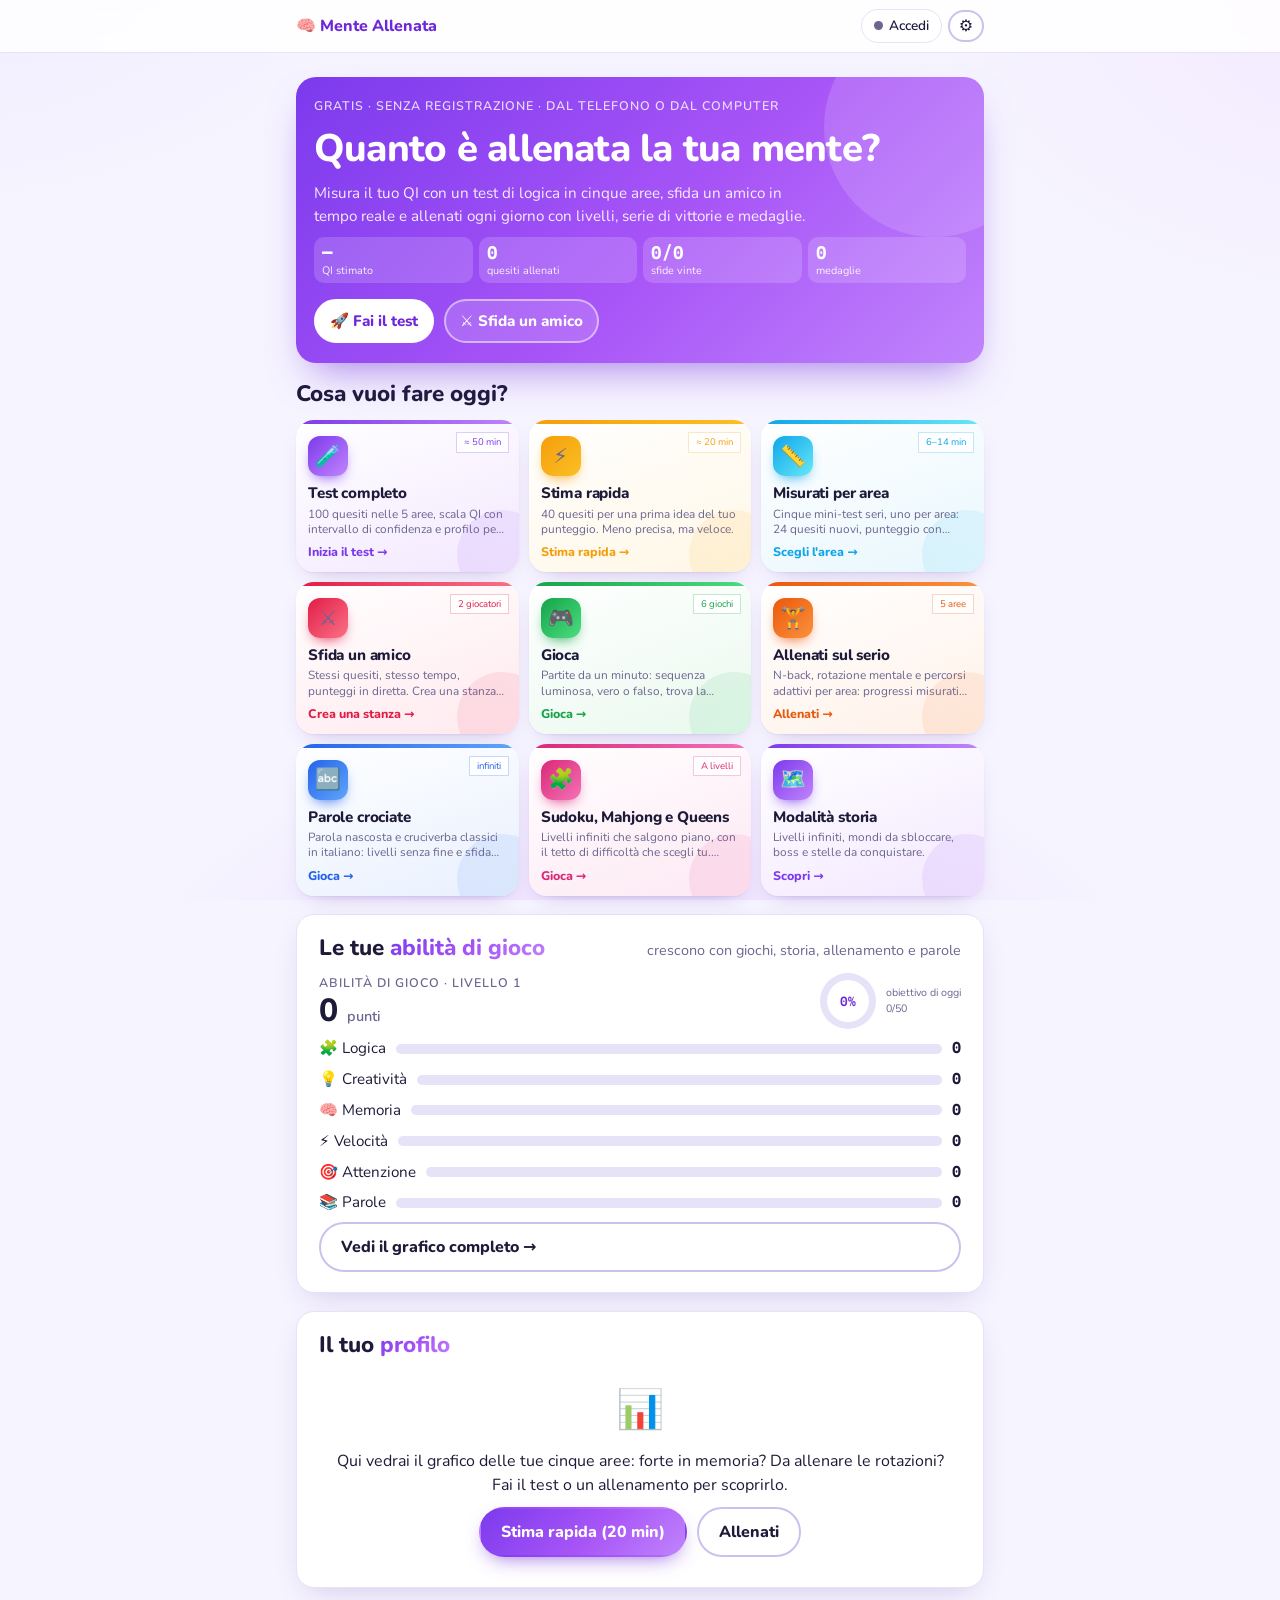
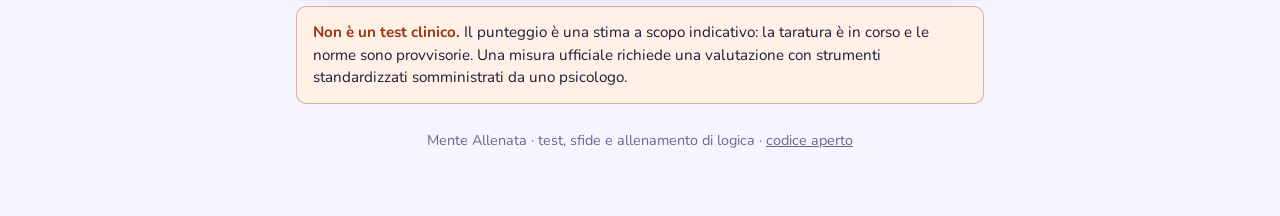
==== index.html @ d052302e "Home: card delle aree più moderne, ognuna con il suo colore Co-Authored-By: Claude Fable 5.1 <norepl" ====
<!doctype html>
<html lang="it">
<head>
<meta charset="utf-8">
<meta name="viewport" content="width=device-width,initial-scale=1,viewport-fit=cover">
<meta name="theme-color" content="#6d28d9">
<link rel="manifest" href="/manifest.webmanifest">
<link rel="icon" href="/app/favicon.svg" type="image/svg+xml">
<link rel="icon" href="/app/favicon.ico" sizes="32x32">
<link rel="apple-touch-icon" href="/app/apple-touch-icon.png">
<meta name="apple-mobile-web-app-capable" content="yes">
<meta name="mobile-web-app-capable" content="yes">
<meta name="apple-mobile-web-app-title" content="Mente Allenata">
<meta name="apple-mobile-web-app-status-bar-style" content="default">
<title>Mente Allenata · test del QI, sfide e allenamento di logica</title>
<meta name="description" content="Misura il tuo QI con un test multidominio, sfida un amico online in tempo reale e allena matrici, serie numeriche, analogie, memoria e rotazioni. Gratis, senza registrazione.">
<link rel="stylesheet" href="https://fonts.googleapis.com/css2?family=Nunito:wght@500;700;800&family=Spline+Sans+Mono:wght@400;500;600&display=swap">
<link rel="stylesheet" href="stile.css">
<style>
.home{display:grid;gap:26px}
.sec-head{display:flex;align-items:baseline;justify-content:space-between;gap:12px;flex-wrap:wrap}
.sec-head h2 .grad{font-weight:800}
.hero .actions{margin-top:6px}
.kpis{display:grid;grid-template-columns:repeat(auto-fit,minmax(130px,1fr));gap:10px}
.kpi{background:rgba(255,255,255,.16);border-radius:14px;padding:10px 14px;display:grid;gap:2px}
.kpi b{font-family:var(--font-mono);font-size:1.4rem;line-height:1.1}
.kpi span{font-size:.8rem;opacity:.9}
.profile{display:grid;grid-template-columns:minmax(0,1fr) minmax(0,1fr);gap:20px;align-items:center}
.profile .stack{gap:10px}
.prow{display:grid;grid-template-columns:auto 1fr auto;gap:10px;align-items:center;font-size:.95rem}
.prow .track{height:10px;background:var(--border);border-radius:5px;overflow:hidden}
.prow .track>i{display:block;height:100%;border-radius:5px;background:var(--grad)}
.prow .v{font-family:var(--font-mono);color:var(--muted);white-space:nowrap}
.empty{display:grid;gap:10px;justify-items:center;text-align:center;padding:10px}
.empty .ic{font-size:2.4rem}
@media (max-width:640px){.profile{grid-template-columns:1fr}}
/* home compatta: card piccole, due per riga, hero bassa (richiesta di Federico: "ci vuole un mese per scendere") */
.home{gap:18px}
.home .hero{padding:20px 18px;gap:10px;border-radius:20px}
.home .hero h1{font-size:clamp(1.5rem,5vw,2.4rem)}
.home .hero p{font-size:.95rem}
.home .kpis{grid-template-columns:repeat(4,1fr);gap:6px}
.home .kpi{padding:6px 8px;border-radius:10px}
.home .kpi b{font-size:1.1rem}
.home .kpi span{font-size:.68rem;line-height:1.1}
.home .hero .btn.big{font-size:.95rem;padding:9px 14px}
.home .tiles{grid-template-columns:repeat(2,minmax(0,1fr));gap:10px}
/* card delle aree: moderne, ognuna con il suo colore */
.home .tile{--c1:#7c3aed;--c2:#c084fc;--tint:#f3e8ff;padding:12px 12px 10px;gap:4px;border-radius:18px;border:0;background:linear-gradient(160deg,#fff 0%,var(--tint) 100%);box-shadow:0 1px 2px rgba(76,29,149,.06),0 10px 24px -14px rgba(76,29,149,.35);overflow:hidden}
.home .tile::before{content:"";position:absolute;inset:0 0 auto 0;height:4px;background:linear-gradient(90deg,var(--c1),var(--c2))}
.home .tile::after{content:"";position:absolute;right:-28px;bottom:-28px;width:90px;height:90px;border-radius:50%;background:linear-gradient(135deg,var(--c1),var(--c2));opacity:.10}
.home .tile .ic{font-size:1.3rem;width:40px;height:40px;display:grid;place-items:center;border-radius:12px;background:linear-gradient(135deg,var(--c1),var(--c2));box-shadow:0 6px 14px -6px var(--c1);margin:4px 0 4px}
.home .tile b{font-size:.95rem;line-height:1.2;letter-spacing:-.01em}
.home .tile>span:not(.ic):not(.pill):not(.cta){font-size:.74rem;line-height:1.3;display:-webkit-box;-webkit-line-clamp:2;-webkit-box-orient:vertical;overflow:hidden}
.home .tile .cta{font-size:.78rem;margin-top:2px;color:var(--c1);display:inline-flex;align-items:center;gap:4px}
.home .tile .pill{top:12px;right:10px;font-size:.6rem;padding:2px 7px;background:rgba(255,255,255,.85);color:var(--c1);border:1px solid color-mix(in srgb,var(--c1) 25%,transparent)}
.home .tile:hover{transform:translateY(-3px);box-shadow:0 16px 28px -14px var(--c1)}
.home .tile:active{transform:scale(.98)}
.home .tile:nth-child(8n+2){--c1:#f59e0b;--c2:#fbbf24;--tint:#fff7e6}
.home .tile:nth-child(8n+3){--c1:#0ea5e9;--c2:#67e8f9;--tint:#e8f7fd}
.home .tile:nth-child(8n+4){--c1:#e11d48;--c2:#fb7185;--tint:#ffe9ee}
.home .tile:nth-child(8n+5){--c1:#16a34a;--c2:#4ade80;--tint:#e9f9ee}
.home .tile:nth-child(8n+6){--c1:#ea580c;--c2:#fb923c;--tint:#fff1e8}
.home .tile:nth-child(8n+7){--c1:#2563eb;--c2:#60a5fa;--tint:#e8f0fe}
.home .tile:nth-child(8n+8){--c1:#db2777;--c2:#f472b6;--tint:#fde8f3}
@media (min-width:720px){.home .tiles{grid-template-columns:repeat(3,minmax(0,1fr))}}
@media (max-width:640px){.home .hero::after{display:none}.home .hero p{display:none}}
</style>
</head>
<body>
<div class="bar">
  <div class="bar-in">
    <div class="title">🧠 Mente Allenata</div>
    <div class="scores"></div>
  </div>
</div>
<main class="wrap home" id="app">

<section class="hero">
  <div class="eyebrow">Gratis · senza registrazione · dal telefono o dal computer</div>
  <h1>Quanto è allenata la tua mente?</h1>
  <p>Misura il tuo QI con un test di logica in cinque aree, sfida un amico in tempo reale e allenati ogni giorno con livelli, serie di vittorie e medaglie.</p>
  <div class="kpis" id="heroKpis"></div>
  <div class="actions"><a class="btn big light" href="test.html">🚀 Fai il test</a><a class="btn big" style="background:rgba(255,255,255,.15);color:#fff;border-color:rgba(255,255,255,.5)" href="sfide/">⚔️ Sfida un amico</a></div>
</section>

<section class="stack">
  <div class="sec-head"><h2>Cosa vuoi fare oggi?</h2></div>
  <div class="tiles">
    <a class="tile" href="test.html"><span class="pill">≈ 50 min</span><span class="ic">🧪</span><b>Test completo</b><span>100 quesiti nelle 5 aree, scala QI con intervallo di confidenza e profilo per area.</span><span class="cta">Inizia il test →</span></a>
    <a class="tile" href="test.html#breve"><span class="pill">≈ 20 min</span><span class="ic">⚡</span><b>Stima rapida</b><span>40 quesiti per una prima idea del tuo punteggio. Meno precisa, ma veloce.</span><span class="cta">Stima rapida →</span></a>
    <a class="tile" href="misura/"><span class="pill">6–14 min</span><span class="ic">📏</span><b>Misurati per area</b><span>Cinque mini-test seri, uno per area: 24 quesiti nuovi, punteggio con margine di errore. Scopri dove sei più forte.</span><span class="cta">Scegli l'area →</span></a>
    <a class="tile" href="sfide/"><span class="pill">2 giocatori</span><span class="ic">⚔️</span><b>Sfida un amico</b><span>Stessi quesiti, stesso tempo, punteggi in diretta. Crea una stanza e manda il codice.</span><span class="cta">Crea una stanza →</span></a>
    <a class="tile" href="sfide/allenamento.html#gioca"><span class="pill">6 giochi</span><span class="ic">🎮</span><b>Gioca</b><span>Partite da un minuto: sequenza luminosa, vero o falso, trova la coppia, sprint e altri.</span><span class="cta">Gioca →</span></a>
    <a class="tile" href="sfide/allenamento.html#allenati"><span class="pill">5 aree</span><span class="ic">🏋️</span><b>Allenati sul serio</b><span>N-back, rotazione mentale e percorsi adattivi per area: progressi misurati nel tempo, livelli e medaglie.</span><span class="cta">Allenati →</span></a>
    <a class="tile" href="parole/" id="cardParole"><span class="pill">infiniti</span><span class="ic">🔤</span><b>Parole crociate</b><span>Parola nascosta e cruciverba classici in italiano: livelli senza fine e sfida del giorno.</span><span class="cta">Gioca →</span></a>
    <a class="tile" href="giochi/" id="cardGiochi"><span class="pill">A livelli</span><span class="ic">🧩</span><b>Sudoku, Mahjong e Queens</b><span>Livelli infiniti che salgono piano, con il tetto di difficoltà che scegli tu. Stelle, record e sorprese.</span><span class="cta">Gioca →</span></a>
    <a class="tile" href="storia/" id="cardStoria"><span class="ic">🗺️</span><b>Modalità storia</b><span>Livelli infiniti, mondi da sbloccare, boss e stelle da conquistare.</span><span class="cta">Scopri →</span></a>
  </div>
</section>

<section class="card stack" id="abilita"><div class="sec-head"><h2>Le tue <span class="grad">abilità di gioco</span></h2><span class="hint">crescono con giochi, storia, allenamento e parole</span></div><div id="abilitaBox"></div></section>

<section class="card stack" id="profilo">
  <div class="sec-head"><h2>Il tuo <span class="grad">profilo</span></h2><span class="hint" id="profiloNota"></span></div>
  <div id="profiloBox"></div>
</section>

<section class="note"><strong>Non è un test clinico.</strong> Il punteggio è una stima a scopo indicativo: la taratura è in corso e le norme sono provvisorie. Una misura ufficiale richiede una valutazione con strumenti standardizzati somministrati da uno psicologo.</section>
<p class="foot">Mente Allenata · test, sfide e allenamento di logica · <a href="https://github.com/FedericoApicella/test-qi" style="color:var(--muted)">codice aperto</a></p>
</main>
<script>window.RACCOLTA_ENDPOINT="https://script.google.com/macros/s/AKfycbzgsmL26nxf3wzvzADgJ4ulpLXbfru19l_NfYDS-NGeXM5lYN4QLITrEe-sNHm23iBi/exec";</script>
<!-- Mini accesso facoltativo (nome utente e password): salva risultati e progressi tra dispositivi. -->
<script src="js/account.js"></script>
<script src="sfide/effetti.js"></script>
<script src="js/abilita.js"></script>
<!-- Menu ⚙️ in alto a destra: accesso, suoni, installa l'app. -->
<script src="js/menu.js"></script>
<script>
(function(){
'use strict';
const $=(s)=>document.querySelector(s);
const esc=(s)=>String(s).replace(/[&<>"]/g,c=>({'&':'&amp;','<':'&lt;','>':'&gt;','"':'&quot;'}[c]));
const FX=window.Effetti;
const AREAS=[['matrici','mat','Matrici','🧩'],['serie','num','Serie','🔢'],['analogie','verb','Analogie','💬'],['memoria','mem','Memoria','🧠'],['spaziale','rot','Rotazioni','🔄']];
const ris=FX.load('testqi.risultati',[]);const ultimo=ris.length?ris[ris.length-1]:null;
const all=FX.load('testqi.allenamento',null);
const sfide=FX.load('testqi.sfide',{});
const lvNum=(level)=>1+Math.min(9,Math.floor(level*10));
// riquadro numeri nell'hero
const nTrain=all?all.totalDone:0;const nBadges=all?Object.keys(all.badges||{}).length:0;
const wins=Object.values(sfide).reduce((n,r)=>n+(r.v||0),0),played=Object.values(sfide).reduce((n,r)=>n+(r.v||0)+(r.p||0)+(r.x||0),0);
$('#heroKpis').innerHTML=`<div class="kpi"><b>${ultimo?ultimo.qi:'—'}</b><span>QI stimato</span></div><div class="kpi"><b>${nTrain}</b><span>quesiti allenati</span></div><div class="kpi"><b>${wins}/${played}</b><span>sfide vinte</span></div><div class="kpi"><b>${nBadges}</b><span>medaglie</span></div>`;
// radar: test (percentuali per area) e allenamento (livello/10)
function radar(test,train){
  const cx=200,cy=190,R=130,n=AREAS.length;const ang=(i)=>-Math.PI/2+i*2*Math.PI/n;
  const pt=(i,r)=>`${(cx+R*r*Math.cos(ang(i))).toFixed(1)},${(cy+R*r*Math.sin(ang(i))).toFixed(1)}`;
  const rings=[0.25,0.5,0.75,1].map(r=>`<polygon class="grid" points="${AREAS.map((_,i)=>pt(i,r)).join(' ')}"/>`).join('');
  const axes=AREAS.map((_,i)=>`<line class="axis" x1="${cx}" y1="${cy}" x2="${pt(i,1).split(',')[0]}" y2="${pt(i,1).split(',')[1]}"/>`).join('');
  const labs=AREAS.map((a,i)=>{const [x,y]=pt(i,1.22).split(',');return`<text class="lab" x="${x}" y="${y}" text-anchor="middle" dominant-baseline="middle">${a[3]} ${a[2]}</text>`}).join('');
  const poly=(vals,cls)=>vals?`<polygon class="${cls}" points="${AREAS.map((a,i)=>pt(i,Math.max(0.04,vals[i]||0))).join(' ')}"/>`:'';
  return`<svg class="radar" viewBox="0 0 400 380" role="img" aria-label="Profilo per area">${rings}${axes}${poly(test,'area1')}${poly(train,'area2')}${labs}</svg>`;
}
const testVals=ultimo?AREAS.map(a=>(ultimo.domini&&ultimo.domini[a[0]]||0)/100):null;
const trainVals=all&&nTrain?AREAS.map(a=>{const p=all.aree&&all.aree[a[1]];return p&&p.done?lvNum(p.level)/10:0}):null;
const box=$('#profiloBox');
if(!testVals&&!trainVals){
  box.innerHTML=`<div class="empty"><span class="ic">📊</span><p>Qui vedrai il grafico delle tue cinque aree: forte in memoria? Da allenare le rotazioni? Fai il test o un allenamento per scoprirlo.</p><div class="actions"><a class="btn primary" href="test.html#breve">Stima rapida (20 min)</a><a class="btn" href="sfide/allenamento.html">Allenati</a></div></div>`;
}else{
  const rows=AREAS.map((a,i)=>{const t=testVals?Math.round(testVals[i]*100):null;const l=trainVals?Math.round(trainVals[i]*10):null;
    return`<div class="prow"><span>${a[3]} ${a[2]}</span><span class="track"><i style="width:${t!==null?t:(l||0)*10}%"></i></span><span class="v">${t!==null?t+'%':''}${t!==null&&l?' · ':''}${l?'liv. '+l:''}</span></div>`}).join('');
  const best=testVals?AREAS[testVals.indexOf(Math.max(...testVals))][2]:null,worst=testVals?AREAS[testVals.indexOf(Math.min(...testVals))][2]:null;
  const d=ultimo?new Date(ultimo.data).toLocaleDateString('it-IT',{day:'numeric',month:'long'}):'';
  const share=ultimo?`Il mio QI stimato è ${ultimo.qi} (${ultimo.pct}° percentile). Punto forte: ${best}. Da allenare: ${worst}. Mettiti alla prova: ${location.origin+location.pathname}`:`Il mio profilo di allenamento: ${AREAS.map((a,i)=>a[2]+' liv. '+Math.round(trainVals[i]*10)).join(', ')}. Mettiti alla prova: ${location.origin+location.pathname}`;
  box.innerHTML=`<div class="profile"><div>${radar(testVals,trainVals)}<div class="legend">${testVals?'<span><i style="background:var(--brand)"></i>test (% giuste)</span>':''}${trainVals?'<span><i style="background:var(--opp)"></i>allenamento (livello)</span>':''}</div></div>
    <div class="stack">${ultimo?`<div><span class="eyebrow">Ultimo test · ${d} · forma ${esc(ultimo.forma)}</span><div style="font-size:2.2rem;font-weight:800" class="grad">QI ${ultimo.qi}</div><span class="hint">intervallo ${ultimo.lo}–${ultimo.hi} · ${ultimo.pct}° percentile${best?` · forte in <b>${best}</b>, da allenare <b>${worst}</b>`:''}</span></div>`:''}
    ${rows}<div class="share"><textarea id="shareTxt" readonly>${esc(share)}</textarea><div class="actions"><button class="btn primary" id="shareBtn">Copia e condividi</button><a class="btn" href="sfide/allenamento.html">Allena il punto debole</a></div></div></div></div>`;
  $('#profiloNota').textContent='Salvato su questo dispositivo';
  $('#shareBtn').addEventListener('click',()=>{const ta=$('#shareTxt');const b=$('#shareBtn');const done=()=>{b.textContent='Copiato!'};if(navigator.share){navigator.share({text:ta.value}).catch(()=>{})}else if(navigator.clipboard&&navigator.clipboard.writeText){navigator.clipboard.writeText(ta.value).then(done).catch(()=>{ta.focus();ta.select()})}else{ta.focus();ta.select()}});
}
if(window.Abilita){$('#abilitaBox').innerHTML=window.Abilita.widgetHtml('');window.addEventListener('testqi:account',()=>{$('#abilitaBox').innerHTML=window.Abilita.widgetHtml('')})}
})();
</script>
<!-- App installabile (PWA): service worker, banner "Installa l'app", avviso aggiornamenti. -->
<script src="js/pwa.js"></script>
</body>
</html>
---- stile.css ----
/* Tema unico e fisso (nessun tema chiaro/scuro di sistema): un solo colore di marca, il viola, con le sue sfumature. */
:root{
  --brand:#6d28d9; --brand-600:#5b21b6; --brand-400:#8b5cf6; --brand-300:#a78bfa; --brand-200:#ddd6fe; --brand-100:#ede9fe; --brand-50:#f5f3ff;
  --bg:#f6f4ff; --surface:#ffffff; --fg:#1e1b3a; --muted:#6b6690; --border:#e6e2f7; --border-strong:#c9c2ee;
  --accent:var(--brand); --accent-fg:#ffffff; --accent-soft:var(--brand-100);
  --warn:#9a3412; --warn-soft:#fff1e6; --ok:#166534; --ok-soft:#e3f8ea; --bad:#9f1239; --bad-soft:#ffe4ea;
  --me:var(--brand); --me-soft:var(--brand-100); --opp:#be185d; --opp-soft:#fce7f3;
  --focus:#7c3aed;
  --shadow:0 10px 30px -12px rgba(76,29,149,.25);
  --grad:linear-gradient(135deg,#7c3aed 0%,#a855f7 55%,#c084fc 100%);
  --font-body:'Nunito',system-ui,-apple-system,'Segoe UI',Roboto,sans-serif;
  --font-mono:'Spline Sans Mono',ui-monospace,SFMono-Regular,Menlo,Consolas,monospace;
}
*{box-sizing:border-box}
html,body{height:100%}
body{margin:0;background:var(--bg);background-image:radial-gradient(900px 500px at -10% -10%,#ede9fe 0%,transparent 60%),radial-gradient(800px 500px at 110% 0%,#f3e8ff 0%,transparent 60%),radial-gradient(900px 600px at 50% 120%,#e9d5ff 0%,transparent 60%);background-attachment:fixed;color:var(--fg);font-family:var(--font-body);font-size:16px;line-height:1.5;-webkit-font-smoothing:antialiased}
h1,h2,h3{text-wrap:balance;line-height:1.2;margin:0}
h1{font-size:clamp(1.9rem,5vw,2.8rem);font-weight:800;letter-spacing:-.02em}
.grad{background:var(--grad);-webkit-background-clip:text;background-clip:text;color:transparent}
h2{font-size:1.4rem;font-weight:800}
h3{font-size:1.05rem;font-weight:800}
p{margin:0}
button,select,input{font:inherit;color:inherit}
:focus-visible{outline:3px solid var(--focus);outline-offset:2px}
.mono{font-family:var(--font-mono);font-variant-numeric:tabular-nums}
svg{display:block;max-width:100%}

/* barra con punteggi e timer */
.bar{position:sticky;top:0;z-index:5;background:rgba(255,255,255,.85);backdrop-filter:blur(10px);border-bottom:1px solid var(--border)}
.bar-in{max-width:720px;margin:0 auto;padding-block:8px;padding-left:max(16px,env(safe-area-inset-left,0px));padding-right:max(16px,env(safe-area-inset-right,0px));display:flex;align-items:center;gap:10px;min-height:52px}
.bar .title{font-weight:800;color:var(--brand);min-width:0;overflow:hidden;text-overflow:ellipsis;white-space:nowrap}
.bar .scores{display:flex;gap:6px;min-width:0;flex:1;justify-content:center}
.bar .sc{display:inline-flex;align-items:center;gap:6px;padding:3px 10px;border-radius:999px;font-size:.9rem;min-width:0}
.bar .sc .n{overflow:hidden;text-overflow:ellipsis;white-space:nowrap;max-width:9ch;font-weight:500}
.bar .sc .v{font-family:var(--font-mono);font-weight:600}
.bar .sc.me{background:var(--me-soft);color:var(--me)}
.bar .sc.opp{background:var(--opp-soft);color:var(--opp)}
.bar .timer{margin-left:auto;font-family:var(--font-mono);font-variant-numeric:tabular-nums;font-weight:600;padding:4px 10px;border-radius:6px;background:var(--accent-soft);color:var(--fg);white-space:nowrap}
.bar .timer.low{background:var(--warn-soft);color:var(--warn)}
.bar .timer.hidden-timer{display:none}
.progress{height:3px;background:var(--border)}
.progress>i{display:block;height:100%;background:var(--accent);width:0;transition:width 1s linear}

.wrap{max-width:720px;margin:0 auto;padding-block:24px 64px;padding-left:max(16px,env(safe-area-inset-left,0px));padding-right:max(16px,env(safe-area-inset-right,0px));display:grid;gap:22px}
.eyebrow{font-size:.78rem;letter-spacing:.08em;text-transform:uppercase;color:var(--muted);font-weight:600}
.lede{font-size:1.1rem;color:var(--muted);max-width:60ch}
.stack{display:grid;gap:12px}
.card{background:var(--surface);border:1px solid var(--border);border-radius:18px;padding:20px 22px;display:grid;gap:12px;box-shadow:var(--shadow)}
.note{background:var(--warn-soft);border:1px solid color-mix(in srgb,var(--warn) 35%,transparent);border-radius:10px;padding:14px 16px;font-size:.95rem}
.note strong{color:var(--warn)}
.err{background:var(--bad-soft);border:1px solid color-mix(in srgb,var(--bad) 35%,transparent);border-radius:10px;padding:14px 16px;font-size:.95rem}
.btn{appearance:none;border:2px solid var(--border-strong);background:var(--surface);border-radius:999px;padding:11px 20px;font-weight:800;cursor:pointer;display:inline-flex;align-items:center;gap:8px;text-decoration:none;color:var(--fg);transition:transform .15s,box-shadow .15s}
.btn:active{transform:scale(.97)}
.btn:hover{border-color:var(--fg)}
.btn.primary{background:var(--grad);color:#fff;border-color:transparent;box-shadow:0 8px 20px -8px rgba(109,40,217,.7)}
.btn.primary:hover{filter:brightness(1.06);box-shadow:0 12px 24px -8px rgba(109,40,217,.8)}
.btn.big{font-size:1.1rem;padding:14px 22px}
.btn[disabled]{opacity:.5;cursor:not-allowed}
.actions{display:flex;flex-wrap:wrap;gap:10px;align-items:center}
.two{display:grid;grid-template-columns:repeat(auto-fit,minmax(240px,1fr));gap:12px}
.field{display:grid;gap:6px}
.field label{font-weight:500}
.field input,.field select{padding:10px 12px;border:2px solid var(--border);border-radius:8px;background:var(--surface);color:var(--fg);width:100%}
.field input.code{font-family:var(--font-mono);font-size:1.4rem;letter-spacing:.2em;text-transform:uppercase;max-width:220px}
.field input:focus,.field select:focus{border-color:var(--accent);outline:none}
.hint{color:var(--muted);font-size:.9rem}
.checks{display:flex;flex-wrap:wrap;gap:8px 16px}
.checks label{display:inline-flex;gap:6px;align-items:center;font-weight:500}
.codebox{display:grid;gap:6px;justify-items:center;padding:22px;background:var(--surface);border:2px dashed var(--brand-300);border-radius:18px;box-shadow:var(--shadow)}
.codebox .code{font-family:var(--font-mono);font-size:clamp(2.4rem,10vw,3.4rem);font-weight:600;letter-spacing:.25em;color:var(--accent)}
.codebox .lnk{font-family:var(--font-mono);font-size:.85rem;color:var(--muted);overflow-wrap:anywhere;text-align:center}
.pl{display:flex;align-items:center;gap:10px;padding:10px 12px;border-radius:8px;background:var(--bg)}
.pl .dot{width:10px;height:10px;border-radius:50%;background:var(--border-strong);flex:none}
.pl .dot.on{background:var(--ok)}
.pl .nm{font-weight:600}
.pl .st{color:var(--muted);font-size:.9rem;margin-left:auto}
.spin{display:inline-block;width:14px;height:14px;border:2px solid var(--border-strong);border-top-color:var(--accent);border-radius:50%;animation:sp 1s linear infinite;vertical-align:-2px}
@keyframes sp{to{transform:rotate(360deg)}}

/* quesito */
.q{font-size:1.15rem;font-weight:500}
.q .small{display:block;color:var(--muted);font-size:.9rem;font-weight:400;margin-top:4px}
.seq{font-family:var(--font-mono);font-size:clamp(1.4rem,5vw,2rem);font-weight:600;letter-spacing:.04em;display:flex;flex-wrap:wrap;gap:.3em .6em;align-items:baseline}
.seq .qm{color:var(--accent)}
.analogy{font-size:clamp(1.3rem,4.5vw,1.8rem);font-weight:600;display:flex;flex-wrap:wrap;gap:.25em .5em;align-items:baseline}
.analogy .qm{color:var(--accent)}
.analogy .op{color:var(--muted);font-weight:400}
.opts{display:grid;gap:10px}
.opts.text{grid-template-columns:repeat(auto-fit,minmax(140px,1fr))}
.opts.fig{grid-template-columns:repeat(auto-fit,minmax(100px,1fr))}
.opt{appearance:none;border:2px solid var(--border);background:var(--surface);border-radius:14px;box-shadow:0 2px 8px -4px rgba(76,29,149,.15);padding:12px 14px;cursor:pointer;display:flex;align-items:center;gap:12px;text-align:left;min-width:0;position:relative}
.opt:hover{border-color:var(--brand-300);transform:translateY(-1px)}
.opt.sel{border-color:var(--me);background:var(--me-soft)}
.opt.right{border-color:var(--ok);background:var(--ok-soft)}
.opt.wrong{border-color:var(--bad);background:var(--bad-soft)}
.opt[disabled]{cursor:default}
.opt .k{font-family:var(--font-mono);font-size:.8rem;color:var(--muted);flex:none;width:1.4em}
.opt .v{font-weight:500;min-width:0;overflow-wrap:anywhere}
.opt.fig{flex-direction:column;align-items:center;gap:6px;padding:10px}
.opt.fig svg{width:100%;height:auto;max-width:110px;aspect-ratio:1;color:var(--fg)}
.opt .tag{position:absolute;top:-8px;right:-6px;display:flex;gap:3px}
.opt .tag i{font-style:normal;font-size:.7rem;font-weight:700;padding:1px 6px;border-radius:999px;color:#fff}
.opt .tag i.me{background:var(--me)}
.opt .tag i.opp{background:var(--opp)}
.grid3{display:grid;grid-template-columns:repeat(3,minmax(0,1fr));gap:8px;max-width:360px;width:100%;background:var(--surface);border:1px solid var(--border);border-radius:12px;padding:10px}
.grid3 .cell{aspect-ratio:1;min-width:0;border:1px solid var(--border);border-radius:6px;display:flex;align-items:center;justify-content:center;color:var(--fg)}
.grid3 .cell svg{width:92%;height:92%}
.grid3 .cell.ask{border:2px dashed var(--accent);color:var(--accent);font-family:var(--font-mono);font-size:1.8rem;font-weight:600}
.figbox{background:var(--surface);border:1px solid var(--border);border-radius:12px;padding:14px;display:inline-flex;color:var(--fg)}
.figbox svg{width:150px;height:150px;aspect-ratio:1}
.wait{display:flex;align-items:center;gap:10px;padding:12px 14px;border-radius:8px;background:var(--surface);border:1px solid var(--border);color:var(--muted)}

/* esito del turno */
.verdict{display:grid;gap:10px}
.vrow{display:grid;grid-template-columns:1fr auto auto;gap:12px;align-items:center;padding:10px 14px;border-radius:8px;background:var(--surface);border:1px solid var(--border)}
.vrow.me{border-left:4px solid var(--me)}
.vrow.opp{border-left:4px solid var(--opp)}
.vrow .nm{font-weight:600;min-width:0;overflow:hidden;text-overflow:ellipsis;white-space:nowrap}
.vrow .t{font-family:var(--font-mono);color:var(--muted);font-size:.9rem}
.vrow .pt{font-family:var(--font-mono);font-weight:700;font-size:1.1rem}
.vrow .pt.ok{color:var(--ok)}
.vrow .pt.bad{color:var(--bad)}
.countdown{font-family:var(--font-mono);font-size:clamp(4rem,20vw,7rem);font-weight:600;text-align:center;line-height:1;padding:40px 0;color:var(--accent)}

/* fine partita */
.final{display:grid;gap:6px;padding:26px 24px;background:var(--surface);border:1px solid var(--border);border-radius:20px;text-align:center;box-shadow:var(--shadow)}
.final .big{font-size:clamp(1.8rem,7vw,2.6rem);font-weight:800;line-height:1.1;background:var(--grad);-webkit-background-clip:text;background-clip:text;color:transparent}
.final .sub{color:var(--muted)}
.scoreline{display:grid;grid-template-columns:1fr auto 1fr;gap:16px;align-items:center;padding:14px 0}
.scoreline .p{display:grid;gap:2px;text-align:center}
.scoreline .p .n{font-weight:600;overflow:hidden;text-overflow:ellipsis;white-space:nowrap}
.scoreline .p .v{font-family:var(--font-mono);font-size:clamp(2rem,9vw,3rem);font-weight:600;line-height:1}
.scoreline .p.me .v{color:var(--me)}
.scoreline .p.opp .v{color:var(--opp)}
.scoreline .vs{color:var(--muted);font-weight:600}
table{border-collapse:collapse;width:100%;font-size:.95rem}
td,th{text-align:left;padding:8px 6px;border-bottom:1px solid var(--border);vertical-align:top}
th{font-weight:600;color:var(--muted);font-size:.85rem;text-transform:uppercase;letter-spacing:.05em}
td.num{font-family:var(--font-mono);font-variant-numeric:tabular-nums;text-align:right}
td.num.ok{color:var(--ok)}
td.num.bad{color:var(--bad)}
details{border:1px solid var(--border);border-radius:10px;background:var(--surface)}
details summary{cursor:pointer;padding:12px 16px;font-weight:600}
details .body{padding:0 16px 16px;display:grid;gap:12px}
@media (max-width:480px){
  .bar.ingame .title{display:none}
  .grid3{max-width:100%}
}
@media (prefers-reduced-motion:reduce){ .progress>i{transition:none} .spin{animation:none} }

/* comuni alle pagine di allenamento */
.grid3 .cell.ans{border:2px solid var(--ok);background:var(--ok-soft)}
.areas{display:grid;grid-template-columns:repeat(auto-fit,minmax(200px,1fr));gap:12px}
.area{background:var(--surface);border:2px solid var(--border);border-radius:18px;padding:16px 18px;display:grid;gap:8px;text-align:left;cursor:pointer;color:inherit;box-shadow:var(--shadow);transition:transform .15s,border-color .15s;font:inherit}
.area:hover{border-color:var(--brand-300);transform:translateY(-2px)}
.area .ic{font-size:1.6rem;line-height:1}
.area b{font-size:1.05rem}
.area .lv{display:flex;justify-content:space-between;align-items:center;font-size:.9rem;color:var(--muted)}
.area .lv .mono{color:var(--accent);font-weight:600}
.area .track{height:8px;background:var(--border);border-radius:4px;overflow:hidden}
.area .track>i{display:block;height:100%;background:var(--accent);border-radius:4px}
.area svg.spark{width:100%;height:36px;color:var(--accent)}
.badges{display:flex;flex-wrap:wrap;gap:8px}
.badge{display:inline-flex;align-items:center;gap:6px;padding:6px 12px;border-radius:999px;background:var(--surface);border:1px solid var(--border);font-size:.9rem}
.badge.off{opacity:.45;filter:grayscale(1)}
.badge .e{font-size:1.1rem}
.stat{display:grid;gap:2px;text-align:center}
.stat .v{font-family:var(--font-mono);font-size:1.6rem;font-weight:600;line-height:1.1}
.stat .l{font-size:.8rem;color:var(--muted);text-transform:uppercase;letter-spacing:.05em}
.stats{display:grid;grid-template-columns:repeat(auto-fit,minmax(110px,1fr));gap:12px}
.fb{display:grid;gap:8px;padding:14px 16px;border-radius:10px;border:1px solid var(--border);background:var(--surface)}
.fb.ok{border-color:var(--ok);background:var(--ok-soft)}
.fb.bad{border-color:var(--bad);background:var(--bad-soft)}
.fb b{font-size:1.1rem}
.memshow{height:160px;display:flex;align-items:center;justify-content:center;background:var(--surface);border:1px solid var(--border);border-radius:12px;font-family:var(--font-mono);font-size:4rem;font-weight:600;letter-spacing:.05em}
.memshow.small{font-size:1.05rem;color:var(--muted);font-family:var(--font-body);font-weight:400}
.field input.mem{font-family:var(--font-mono);font-size:1.4rem;letter-spacing:.15em;max-width:360px}
.chart{width:100%;height:160px;color:var(--accent)}
.chart text{fill:var(--muted);font-size:11px;font-family:var(--font-mono)}
.presets{display:flex;flex-wrap:wrap;gap:8px}
.preset{appearance:none;border:2px solid var(--border);background:var(--surface);border-radius:999px;padding:6px 14px;font-weight:600;cursor:pointer;font-size:.9rem}
.preset.on{border-color:var(--accent);background:var(--accent-soft)}
.vs-rec{font-size:.95rem;color:var(--muted)}

/* home */
.hero{display:grid;gap:14px;padding:34px 26px;border-radius:24px;background:var(--grad);color:#fff;box-shadow:0 20px 40px -16px rgba(109,40,217,.6);position:relative;overflow:hidden}
.hero::after{content:"";position:absolute;right:-60px;top:-60px;width:220px;height:220px;border-radius:50%;background:rgba(255,255,255,.14)}
.hero h1{color:#fff;font-size:clamp(2rem,6vw,3rem)}
.hero p{color:rgba(255,255,255,.9);font-size:1.1rem;max-width:56ch}
.hero .eyebrow{color:rgba(255,255,255,.8)}
.hero .btn.light{background:#fff;color:var(--brand);border-color:#fff}
.tiles{display:grid;grid-template-columns:repeat(auto-fit,minmax(230px,1fr));gap:14px}
.tile{display:grid;gap:8px;padding:20px;border-radius:18px;background:var(--surface);border:2px solid var(--border);box-shadow:var(--shadow);text-decoration:none;color:inherit;transition:transform .15s,border-color .15s;position:relative;align-content:start}
.tile:hover{transform:translateY(-3px);border-color:var(--brand-300)}
.tile .ic{font-size:2rem;line-height:1}
.tile b{font-size:1.15rem;font-weight:800}
.tile span{color:var(--muted)}
.tile .cta{color:var(--brand);font-weight:800;margin-top:4px}
.tile .pill{position:absolute;top:14px;right:14px;background:var(--brand-100);color:var(--brand)}
.radar{width:100%;max-width:420px;height:auto;margin:0 auto;display:block}
.radar .grid{fill:none;stroke:var(--border-strong)}
.radar .axis{stroke:var(--border)}
.radar .lab{font-size:12px;font-weight:800;fill:var(--fg)}
.radar .area1{fill:rgba(124,58,237,.25);stroke:var(--brand);stroke-width:2.5}
.radar .area2{fill:rgba(190,24,93,.15);stroke:var(--opp);stroke-width:2;stroke-dasharray:5 4}
.legend{display:flex;flex-wrap:wrap;gap:14px;justify-content:center;font-size:.9rem;color:var(--muted)}
.legend i{display:inline-block;width:12px;height:12px;border-radius:3px;vertical-align:-1px;margin-right:5px}
.share{display:grid;gap:8px}
.share textarea{width:100%;min-height:96px;font:inherit;font-size:.95rem;padding:10px 12px;border:2px solid var(--border);border-radius:12px;background:var(--surface);color:var(--fg);resize:vertical}
.foot{color:var(--muted);font-size:.9rem;text-align:center;padding-top:8px}
.area.serio{border-color:var(--brand-200);background:linear-gradient(180deg,#fff 0%,var(--brand-50) 100%)}
.area.serio b::after{content:' · serio';font-weight:700;color:var(--brand);font-size:.8rem}

/* cellulare: pulsanti grandi e a tutta larghezza */
.btn.wide{width:100%;justify-content:center}
@media (max-width:560px){
  .btn.big{width:100%;justify-content:center;padding:15px 20px;font-size:1.1rem}
  .actions>.btn{flex:1 1 auto;justify-content:center}
  .opts.text{grid-template-columns:1fr 1fr}
  .opts.fig{grid-template-columns:repeat(3,1fr)}
  .opt{padding:14px 12px;min-height:56px}
  .opt.fig{padding:8px}
  .codebox .code{font-size:2.6rem}
}

/* pulsante account dentro la barra (sfide e allenamento) */
.bar #cardAccedi{display:inline-flex;margin-left:6px}
.bar #cardAccedi .acc-btn{position:static!important;padding:5px 10px!important;font-size:.85rem!important;box-shadow:none!important;margin:0!important}
.bar.ingame #cardAccedi{display:none}

/* menu ⚙️ in alto a destra: accesso, suoni, installa l'app */
[hidden]{display:none!important}
.bar-in{position:relative}
#barMenu{margin-left:auto;position:relative;flex:none;display:inline-flex;align-items:center;gap:6px}
.bar .home-btn{flex:none;text-decoration:none}
.bar .timer:not(.hidden-timer)~#barMenu{margin-left:0}
.menu-pop{position:absolute;top:calc(100% + 8px);right:0;width:min(280px,calc(100vw - 24px));background:var(--surface);border:1px solid var(--border);border-radius:16px;box-shadow:var(--shadow);padding:6px;display:grid;gap:2px;z-index:20;text-align:left}
.menu-row{display:flex;align-items:center;justify-content:space-between;gap:10px;padding:8px 10px;border-radius:10px;min-height:44px;font:inherit;background:none;border:0;color:inherit;width:100%;text-decoration:none;text-align:left}
.menu-row .menu-lab{font-weight:700;white-space:nowrap}
.menu-act{cursor:pointer}.menu-act:hover{background:var(--brand-50)}
#barMenu #cardAccedi{display:inline-flex}
#barMenu #cardAccedi .acc-btn{position:static!important;padding:6px 12px!important;font-size:.85rem!important;box-shadow:none!important;margin:0!important;max-width:34vw;overflow:hidden;text-overflow:ellipsis;white-space:nowrap}
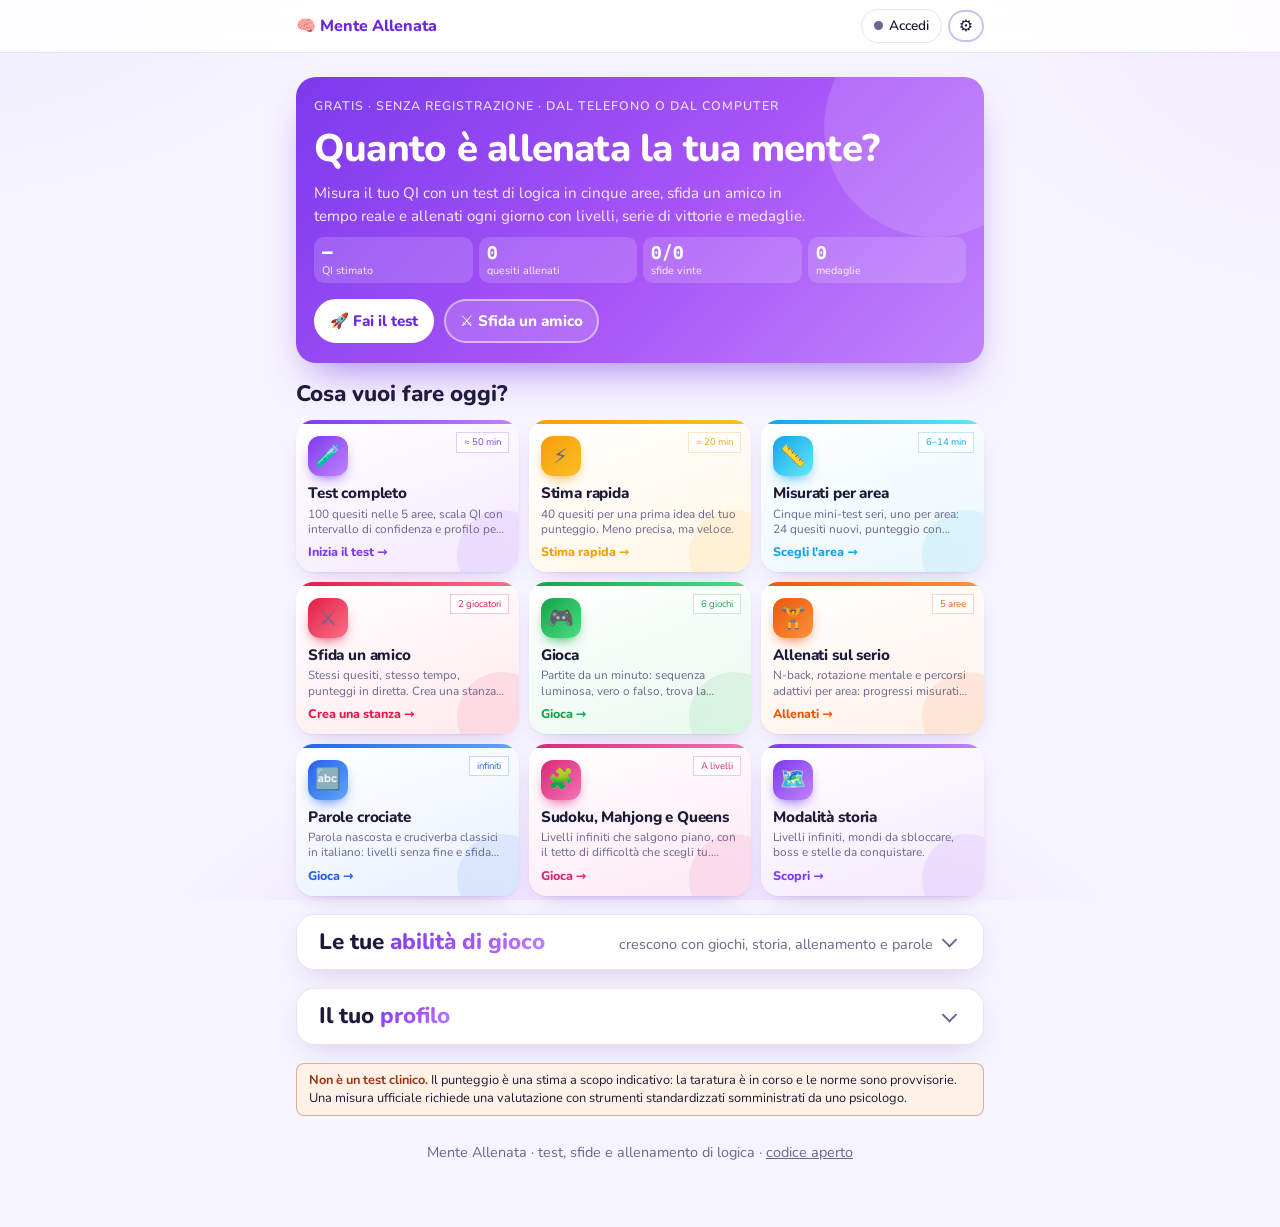
==== commit ed80ace1: "Meno scroll: sezioni richiudibili, card compatte in misura, mappa storia a griglia - stile.css: util" ====
--- a/index.html
+++ b/index.html
@@ -18,7 +18,6 @@
 <link rel="stylesheet" href="stile.css">
 <style>
 .home{display:grid;gap:26px}
-.sec-head{display:flex;align-items:baseline;justify-content:space-between;gap:12px;flex-wrap:wrap}
 .sec-head h2 .grad{font-weight:800}
 .hero .actions{margin-top:6px}
 .kpis{display:grid;grid-template-columns:repeat(auto-fit,minmax(130px,1fr));gap:10px}
@@ -44,26 +43,6 @@
 .home .kpi b{font-size:1.1rem}
 .home .kpi span{font-size:.68rem;line-height:1.1}
 .home .hero .btn.big{font-size:.95rem;padding:9px 14px}
-.home .tiles{grid-template-columns:repeat(2,minmax(0,1fr));gap:10px}
-/* card delle aree: moderne, ognuna con il suo colore */
-.home .tile{--c1:#7c3aed;--c2:#c084fc;--tint:#f3e8ff;padding:12px 12px 10px;gap:4px;border-radius:18px;border:0;background:linear-gradient(160deg,#fff 0%,var(--tint) 100%);box-shadow:0 1px 2px rgba(76,29,149,.06),0 10px 24px -14px rgba(76,29,149,.35);overflow:hidden}
-.home .tile::before{content:"";position:absolute;inset:0 0 auto 0;height:4px;background:linear-gradient(90deg,var(--c1),var(--c2))}
-.home .tile::after{content:"";position:absolute;right:-28px;bottom:-28px;width:90px;height:90px;border-radius:50%;background:linear-gradient(135deg,var(--c1),var(--c2));opacity:.10}
-.home .tile .ic{font-size:1.3rem;width:40px;height:40px;display:grid;place-items:center;border-radius:12px;background:linear-gradient(135deg,var(--c1),var(--c2));box-shadow:0 6px 14px -6px var(--c1);margin:4px 0 4px}
-.home .tile b{font-size:.95rem;line-height:1.2;letter-spacing:-.01em}
-.home .tile>span:not(.ic):not(.pill):not(.cta){font-size:.74rem;line-height:1.3;display:-webkit-box;-webkit-line-clamp:2;-webkit-box-orient:vertical;overflow:hidden}
-.home .tile .cta{font-size:.78rem;margin-top:2px;color:var(--c1);display:inline-flex;align-items:center;gap:4px}
-.home .tile .pill{top:12px;right:10px;font-size:.6rem;padding:2px 7px;background:rgba(255,255,255,.85);color:var(--c1);border:1px solid color-mix(in srgb,var(--c1) 25%,transparent)}
-.home .tile:hover{transform:translateY(-3px);box-shadow:0 16px 28px -14px var(--c1)}
-.home .tile:active{transform:scale(.98)}
-.home .tile:nth-child(8n+2){--c1:#f59e0b;--c2:#fbbf24;--tint:#fff7e6}
-.home .tile:nth-child(8n+3){--c1:#0ea5e9;--c2:#67e8f9;--tint:#e8f7fd}
-.home .tile:nth-child(8n+4){--c1:#e11d48;--c2:#fb7185;--tint:#ffe9ee}
-.home .tile:nth-child(8n+5){--c1:#16a34a;--c2:#4ade80;--tint:#e9f9ee}
-.home .tile:nth-child(8n+6){--c1:#ea580c;--c2:#fb923c;--tint:#fff1e8}
-.home .tile:nth-child(8n+7){--c1:#2563eb;--c2:#60a5fa;--tint:#e8f0fe}
-.home .tile:nth-child(8n+8){--c1:#db2777;--c2:#f472b6;--tint:#fde8f3}
-@media (min-width:720px){.home .tiles{grid-template-columns:repeat(3,minmax(0,1fr))}}
 @media (max-width:640px){.home .hero::after{display:none}.home .hero p{display:none}}
 </style>
 </head>
@@ -86,7 +65,7 @@
 
 <section class="stack">
   <div class="sec-head"><h2>Cosa vuoi fare oggi?</h2></div>
-  <div class="tiles">
+  <div class="tiles compact">
     <a class="tile" href="test.html"><span class="pill">≈ 50 min</span><span class="ic">🧪</span><b>Test completo</b><span>100 quesiti nelle 5 aree, scala QI con intervallo di confidenza e profilo per area.</span><span class="cta">Inizia il test →</span></a>
     <a class="tile" href="test.html#breve"><span class="pill">≈ 20 min</span><span class="ic">⚡</span><b>Stima rapida</b><span>40 quesiti per una prima idea del tuo punteggio. Meno precisa, ma veloce.</span><span class="cta">Stima rapida →</span></a>
     <a class="tile" href="misura/"><span class="pill">6–14 min</span><span class="ic">📏</span><b>Misurati per area</b><span>Cinque mini-test seri, uno per area: 24 quesiti nuovi, punteggio con margine di errore. Scopri dove sei più forte.</span><span class="cta">Scegli l'area →</span></a>
@@ -99,14 +78,14 @@
   </div>
 </section>
 
-<section class="card stack" id="abilita"><div class="sec-head"><h2>Le tue <span class="grad">abilità di gioco</span></h2><span class="hint">crescono con giochi, storia, allenamento e parole</span></div><div id="abilitaBox"></div></section>
+<section class="card stack fold" id="abilita" data-fold="abilita"><div class="sec-head"><h2>Le tue <span class="grad">abilità di gioco</span></h2><span class="hint">crescono con giochi, storia, allenamento e parole</span></div><div id="abilitaBox"></div></section>
 
-<section class="card stack" id="profilo">
+<section class="card stack fold" id="profilo" data-fold="profilo">
   <div class="sec-head"><h2>Il tuo <span class="grad">profilo</span></h2><span class="hint" id="profiloNota"></span></div>
   <div id="profiloBox"></div>
 </section>
 
-<section class="note"><strong>Non è un test clinico.</strong> Il punteggio è una stima a scopo indicativo: la taratura è in corso e le norme sono provvisorie. Una misura ufficiale richiede una valutazione con strumenti standardizzati somministrati da uno psicologo.</section>
+<section class="note small"><strong>Non è un test clinico.</strong> Il punteggio è una stima a scopo indicativo: la taratura è in corso e le norme sono provvisorie. Una misura ufficiale richiede una valutazione con strumenti standardizzati somministrati da uno psicologo.</section>
 <p class="foot">Mente Allenata · test, sfide e allenamento di logica · <a href="https://github.com/FedericoApicella/test-qi" style="color:var(--muted)">codice aperto</a></p>
 </main>
 <script>window.RACCOLTA_ENDPOINT="https://script.google.com/macros/s/AKfycbzgsmL26nxf3wzvzADgJ4ulpLXbfru19l_NfYDS-NGeXM5lYN4QLITrEe-sNHm23iBi/exec";</script>
--- a/stile.css
+++ b/stile.css
@@ -167,7 +167,7 @@
 .stat{display:grid;gap:2px;text-align:center}
 .stat .v{font-family:var(--font-mono);font-size:1.6rem;font-weight:600;line-height:1.1}
 .stat .l{font-size:.8rem;color:var(--muted);text-transform:uppercase;letter-spacing:.05em}
-.stats{display:grid;grid-template-columns:repeat(auto-fit,minmax(110px,1fr));gap:12px}
+.stats{display:grid;grid-template-columns:repeat(auto-fit,minmax(84px,1fr));gap:10px}
 .fb{display:grid;gap:8px;padding:14px 16px;border-radius:10px;border:1px solid var(--border);background:var(--surface)}
 .fb.ok{border-color:var(--ok);background:var(--ok-soft)}
 .fb.bad{border-color:var(--bad);background:var(--bad-soft)}
@@ -240,3 +240,37 @@
 .menu-act{cursor:pointer}.menu-act:hover{background:var(--brand-50)}
 #barMenu #cardAccedi{display:inline-flex}
 #barMenu #cardAccedi .acc-btn{position:static!important;padding:6px 12px!important;font-size:.85rem!important;box-shadow:none!important;margin:0!important;max-width:34vw;overflow:hidden;text-overflow:ellipsis;white-space:nowrap}
+
+/* diagnostica del collegamento (sfide) */
+.diag pre{margin:0;max-height:220px;overflow:auto;font-size:.78rem;line-height:1.45;background:var(--bg);border:1px solid var(--border);border-radius:8px;padding:10px;white-space:pre-wrap;word-break:break-word}
+
+/* ---- compattezza su telefono (Federico: "troppo scroll") ----
+   .tiles.compact : card piccole, 2 per riga (3 da 720px), ognuna col suo colore (8 palette a rotazione)
+   .fold          : sezione richiudibile; l'intestazione .sec-head (o h2/h3) apre e chiude, stato salvato in localStorage (js/menu.js)
+   .note.small    : avvertenza in una riga piccola */
+.sec-head{display:flex;align-items:baseline;justify-content:space-between;gap:12px;flex-wrap:wrap}
+.tiles.compact{grid-template-columns:repeat(2,minmax(0,1fr));gap:10px}
+.tiles.compact .tile{--c1:#7c3aed;--c2:#c084fc;--tint:#f3e8ff;padding:12px 12px 10px;gap:4px;border-radius:18px;border:0;background:linear-gradient(160deg,#fff 0%,var(--tint) 100%);box-shadow:0 1px 2px rgba(76,29,149,.06),0 10px 24px -14px rgba(76,29,149,.35);overflow:hidden}
+.tiles.compact .tile::before{content:"";position:absolute;inset:0 0 auto 0;height:4px;background:linear-gradient(90deg,var(--c1),var(--c2))}
+.tiles.compact .tile::after{content:"";position:absolute;right:-28px;bottom:-28px;width:90px;height:90px;border-radius:50%;background:linear-gradient(135deg,var(--c1),var(--c2));opacity:.10}
+.tiles.compact .tile .ic{font-size:1.3rem;width:40px;height:40px;display:grid;place-items:center;border-radius:12px;background:linear-gradient(135deg,var(--c1),var(--c2));box-shadow:0 6px 14px -6px var(--c1);margin:4px 0 4px}
+.tiles.compact .tile b{font-size:.95rem;line-height:1.2;letter-spacing:-.01em}
+.tiles.compact .tile>span:not(.ic):not(.pill):not(.cta){font-size:.74rem;line-height:1.3;display:-webkit-box;-webkit-line-clamp:2;-webkit-box-orient:vertical;overflow:hidden}
+.tiles.compact .tile .cta{font-size:.78rem;margin-top:2px;color:var(--c1);display:inline-flex;align-items:center;gap:4px}
+.tiles.compact .tile .pill{top:12px;right:10px;font-size:.6rem;padding:2px 7px;background:rgba(255,255,255,.85);color:var(--c1);border:1px solid color-mix(in srgb,var(--c1) 25%,transparent)}
+.tiles.compact .tile:hover{transform:translateY(-3px);box-shadow:0 16px 28px -14px var(--c1)}
+.tiles.compact .tile:active{transform:scale(.98)}
+.tiles.compact .tile:nth-child(8n+2){--c1:#f59e0b;--c2:#fbbf24;--tint:#fff7e6}
+.tiles.compact .tile:nth-child(8n+3){--c1:#0ea5e9;--c2:#67e8f9;--tint:#e8f7fd}
+.tiles.compact .tile:nth-child(8n+4){--c1:#e11d48;--c2:#fb7185;--tint:#ffe9ee}
+.tiles.compact .tile:nth-child(8n+5){--c1:#16a34a;--c2:#4ade80;--tint:#e9f9ee}
+.tiles.compact .tile:nth-child(8n+6){--c1:#ea580c;--c2:#fb923c;--tint:#fff1e8}
+.tiles.compact .tile:nth-child(8n+7){--c1:#2563eb;--c2:#60a5fa;--tint:#e8f0fe}
+.tiles.compact .tile:nth-child(8n+8){--c1:#db2777;--c2:#f472b6;--tint:#fde8f3}
+@media (min-width:720px){.tiles.compact{grid-template-columns:repeat(3,minmax(0,1fr))}}
+.fold>.sec-head,.fold>h2:first-child,.fold>h3:first-child{cursor:pointer;user-select:none;position:relative;padding-right:28px;margin:0}
+.fold>.sec-head::after,.fold>h2:first-child::after,.fold>h3:first-child::after{content:"";position:absolute;right:6px;top:50%;width:9px;height:9px;border-right:2.5px solid var(--muted);border-bottom:2.5px solid var(--muted);transform:translateY(-70%) rotate(45deg);transition:transform .2s}
+.fold.open>.sec-head::after,.fold.open>h2:first-child::after,.fold.open>h3:first-child::after{transform:translateY(-30%) rotate(225deg)}
+.fold:not(.open)>*:not(.sec-head):not(h2:first-child):not(h3:first-child){display:none}
+.fold:not(.open){padding-top:14px;padding-bottom:14px}
+.note.small{font-size:.8rem;padding:8px 12px;border-radius:8px;line-height:1.35}
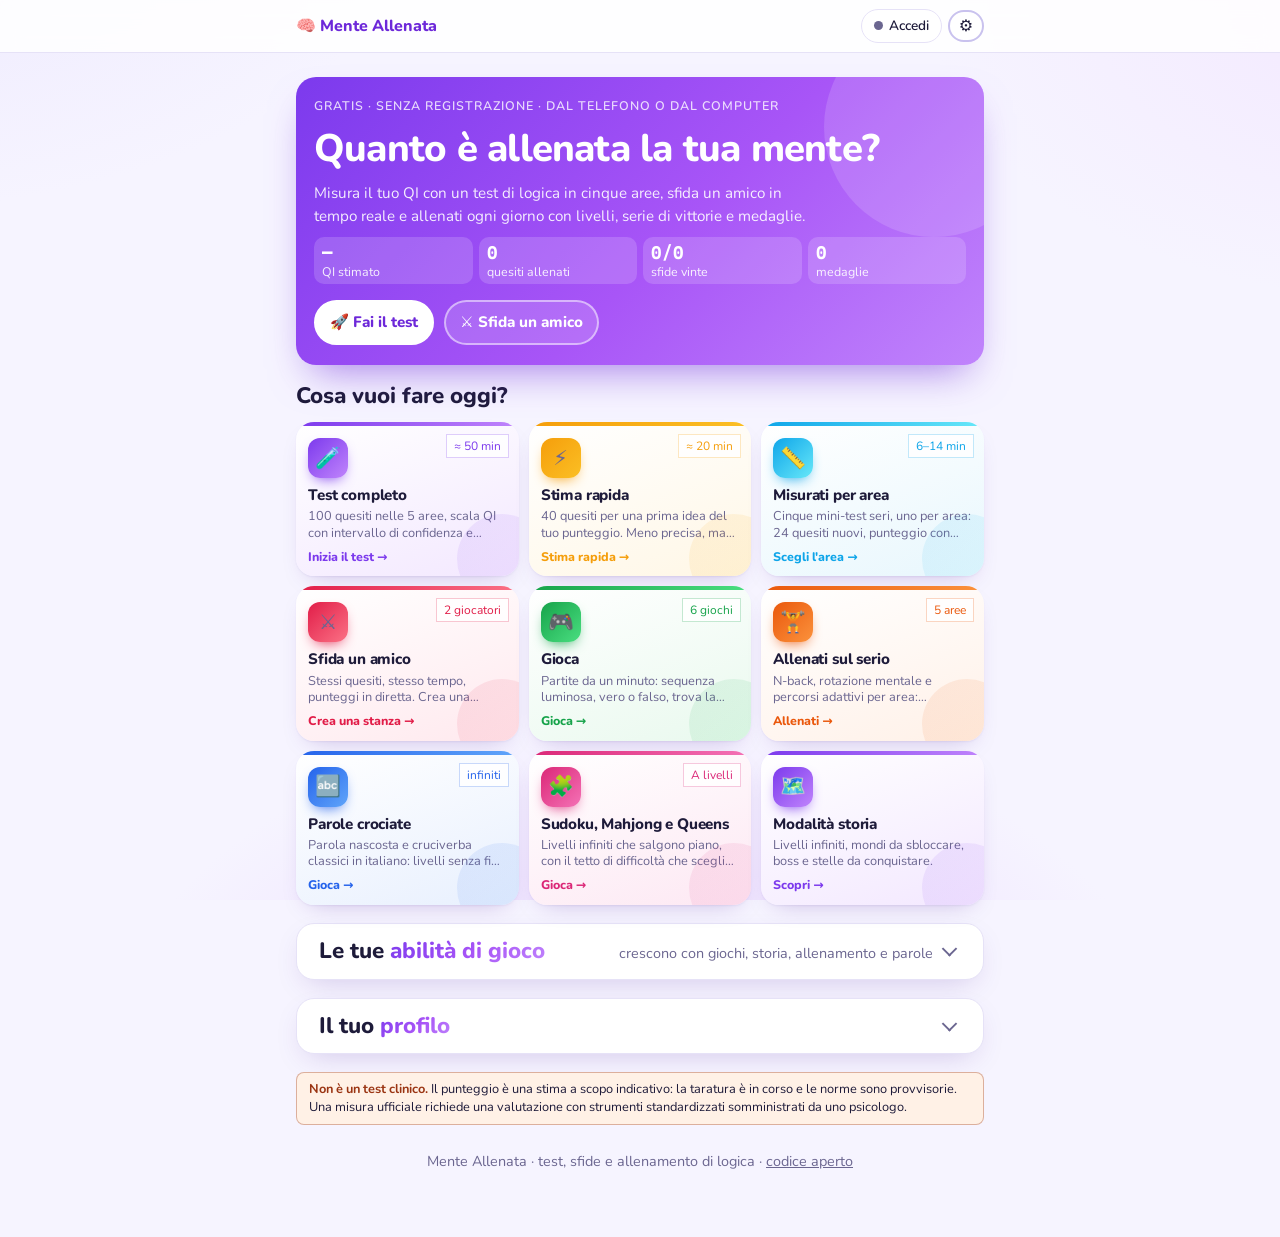
==== commit 22423406: "Migliorie dai betatester: tastiera nel test, avviso «rete lenta» nelle sfide, scritte più leggibili," ====
--- a/index.html
+++ b/index.html
@@ -41,7 +41,7 @@
 .home .kpis{grid-template-columns:repeat(4,1fr);gap:6px}
 .home .kpi{padding:6px 8px;border-radius:10px}
 .home .kpi b{font-size:1.1rem}
-.home .kpi span{font-size:.68rem;line-height:1.1}
+.home .kpi span{font-size:.78rem;line-height:1.1}
 .home .hero .btn.big{font-size:.95rem;padding:9px 14px}
 @media (max-width:640px){.home .hero::after{display:none}.home .hero p{display:none}}
 </style>
@@ -95,6 +95,7 @@
 <script src="js/abilita.js"></script>
 <!-- Menu ⚙️ in alto a destra: accesso, suoni, installa l'app. -->
 <script src="js/menu.js"></script>
+<script src="js/segnala.js"></script>
 <script>
 (function(){
 'use strict';
--- a/stile.css
+++ b/stile.css
@@ -226,7 +226,7 @@
 /* pulsante account dentro la barra (sfide e allenamento) */
 .bar #cardAccedi{display:inline-flex;margin-left:6px}
 .bar #cardAccedi .acc-btn{position:static!important;padding:5px 10px!important;font-size:.85rem!important;box-shadow:none!important;margin:0!important}
-.bar.ingame #cardAccedi{display:none}
+.bar.ingame #cardAccedi,.bar.ingame #barMenu #cardAccedi{display:none}
 
 /* menu ⚙️ in alto a destra: accesso, suoni, installa l'app */
 [hidden]{display:none!important}
@@ -255,9 +255,9 @@
 .tiles.compact .tile::after{content:"";position:absolute;right:-28px;bottom:-28px;width:90px;height:90px;border-radius:50%;background:linear-gradient(135deg,var(--c1),var(--c2));opacity:.10}
 .tiles.compact .tile .ic{font-size:1.3rem;width:40px;height:40px;display:grid;place-items:center;border-radius:12px;background:linear-gradient(135deg,var(--c1),var(--c2));box-shadow:0 6px 14px -6px var(--c1);margin:4px 0 4px}
 .tiles.compact .tile b{font-size:.95rem;line-height:1.2;letter-spacing:-.01em}
-.tiles.compact .tile>span:not(.ic):not(.pill):not(.cta){font-size:.74rem;line-height:1.3;display:-webkit-box;-webkit-line-clamp:2;-webkit-box-orient:vertical;overflow:hidden}
+.tiles.compact .tile>span:not(.ic):not(.pill):not(.cta){font-size:.8rem;line-height:1.3;display:-webkit-box;-webkit-line-clamp:2;-webkit-box-orient:vertical;overflow:hidden}
 .tiles.compact .tile .cta{font-size:.78rem;margin-top:2px;color:var(--c1);display:inline-flex;align-items:center;gap:4px}
-.tiles.compact .tile .pill{top:12px;right:10px;font-size:.6rem;padding:2px 7px;background:rgba(255,255,255,.85);color:var(--c1);border:1px solid color-mix(in srgb,var(--c1) 25%,transparent)}
+.tiles.compact .tile .pill{top:12px;right:10px;font-size:.75rem;padding:2px 7px;background:rgba(255,255,255,.85);color:var(--c1);border:1px solid color-mix(in srgb,var(--c1) 25%,transparent)}
 .tiles.compact .tile:hover{transform:translateY(-3px);box-shadow:0 16px 28px -14px var(--c1)}
 .tiles.compact .tile:active{transform:scale(.98)}
 .tiles.compact .tile:nth-child(8n+2){--c1:#f59e0b;--c2:#fbbf24;--tint:#fff7e6}
@@ -274,3 +274,34 @@
 .fold:not(.open)>*:not(.sec-head):not(h2:first-child):not(h3:first-child){display:none}
 .fold:not(.open){padding-top:14px;padding-bottom:14px}
 .note.small{font-size:.8rem;padding:8px 12px;border-radius:8px;line-height:1.35}
+/* inviti tra amici (sfide) */
+.card.invito{border-color:var(--brand);background:linear-gradient(135deg,var(--brand-50) 0%,#fff 100%);animation:pop .4s}
+#amici .pl .st{display:flex;gap:6px;align-items:center}
+.card.spiega{border-color:var(--brand-300);background:var(--brand-50);gap:4px}
+.card.spiega p{margin:0}
+
+/* schede (meno scroll) e griglie compatte */
+.tabs{display:flex;gap:6px;overflow-x:auto;scrollbar-width:none;padding:2px;margin:0 -2px;position:sticky;top:var(--bar-h,58px);z-index:5;background:var(--bg)}
+.tabs::-webkit-scrollbar{display:none}
+.tab{appearance:none;flex:1 0 auto;border:2px solid var(--border);background:var(--surface);color:var(--fg);border-radius:999px;padding:9px 14px;font:inherit;font-weight:800;cursor:pointer;white-space:nowrap}
+.tab.on{background:var(--grad);color:#fff;border-color:transparent}
+.areas.compact{grid-template-columns:repeat(auto-fill,minmax(160px,1fr));gap:10px}
+.areas.compact .area{padding:12px 14px;gap:6px;border-radius:16px}
+.areas.compact .area .ic{font-size:1.4rem}
+@media (max-width:560px){.areas.compact{grid-template-columns:1fr 1fr}.areas.compact .area>.hint{display:none}.areas.compact .area .lv{flex-direction:column;align-items:flex-start;gap:2px;font-size:.8rem}.areas.compact .area b{font-size:.95rem}.areas.compact .area svg.spark{height:24px}}
+details.mini{border:none;background:none}details.mini summary{padding:4px 0;font-weight:700;color:var(--brand)}details.mini .body{padding:8px 0 0}
+@media (max-width:560px){.tab{padding:8px 11px;font-size:.92rem}}
+/* sfide sui giochi: scelta rapida del gioco e partita a tutta pagina */
+.gchips{display:flex;flex-wrap:wrap;gap:6px;margin-bottom:10px}
+.gchip{appearance:none;border:2px solid var(--border);background:var(--surface);color:var(--fg);border-radius:12px;padding:6px 10px;font:inherit;font-weight:700;font-size:.88rem;cursor:pointer}
+.gchip.on{background:var(--grad,var(--accent));color:#fff;border-color:transparent}
+.gchip:disabled,.gd:disabled,.preset:disabled{cursor:default;opacity:.85}
+.gdiff{display:grid;grid-template-columns:repeat(10,1fr);gap:4px}
+.gd{appearance:none;border:2px solid var(--border);background:var(--surface);color:var(--fg);border-radius:9px;padding:7px 0;font:inherit;font-weight:800;font-family:var(--font-mono);cursor:pointer;min-width:0}
+.gd.on{background:var(--grad,var(--accent));color:#fff;border-color:transparent}
+body.gara-on .wrap{max-width:none;padding:0;gap:0}
+.gstrip{display:flex;align-items:center;gap:8px;flex-wrap:wrap;padding:6px max(10px,env(safe-area-inset-left,0px));font-size:.88rem;border-bottom:1px solid var(--border);background:var(--surface)}
+.gstrip .gs-t{font-weight:700}
+.gstrip .gs-o{position:relative;flex:1;min-width:120px;padding:3px 8px;border-radius:999px;background:var(--opp-soft);color:var(--opp);overflow:hidden;white-space:nowrap;text-overflow:ellipsis}
+.gstrip .gs-o i{position:absolute;left:0;top:0;bottom:0;background:var(--opp);opacity:.18}
+.gframe{display:block;width:100%;border:0;height:calc(100vh - 92px);height:calc(100dvh - 92px);background:var(--bg)}
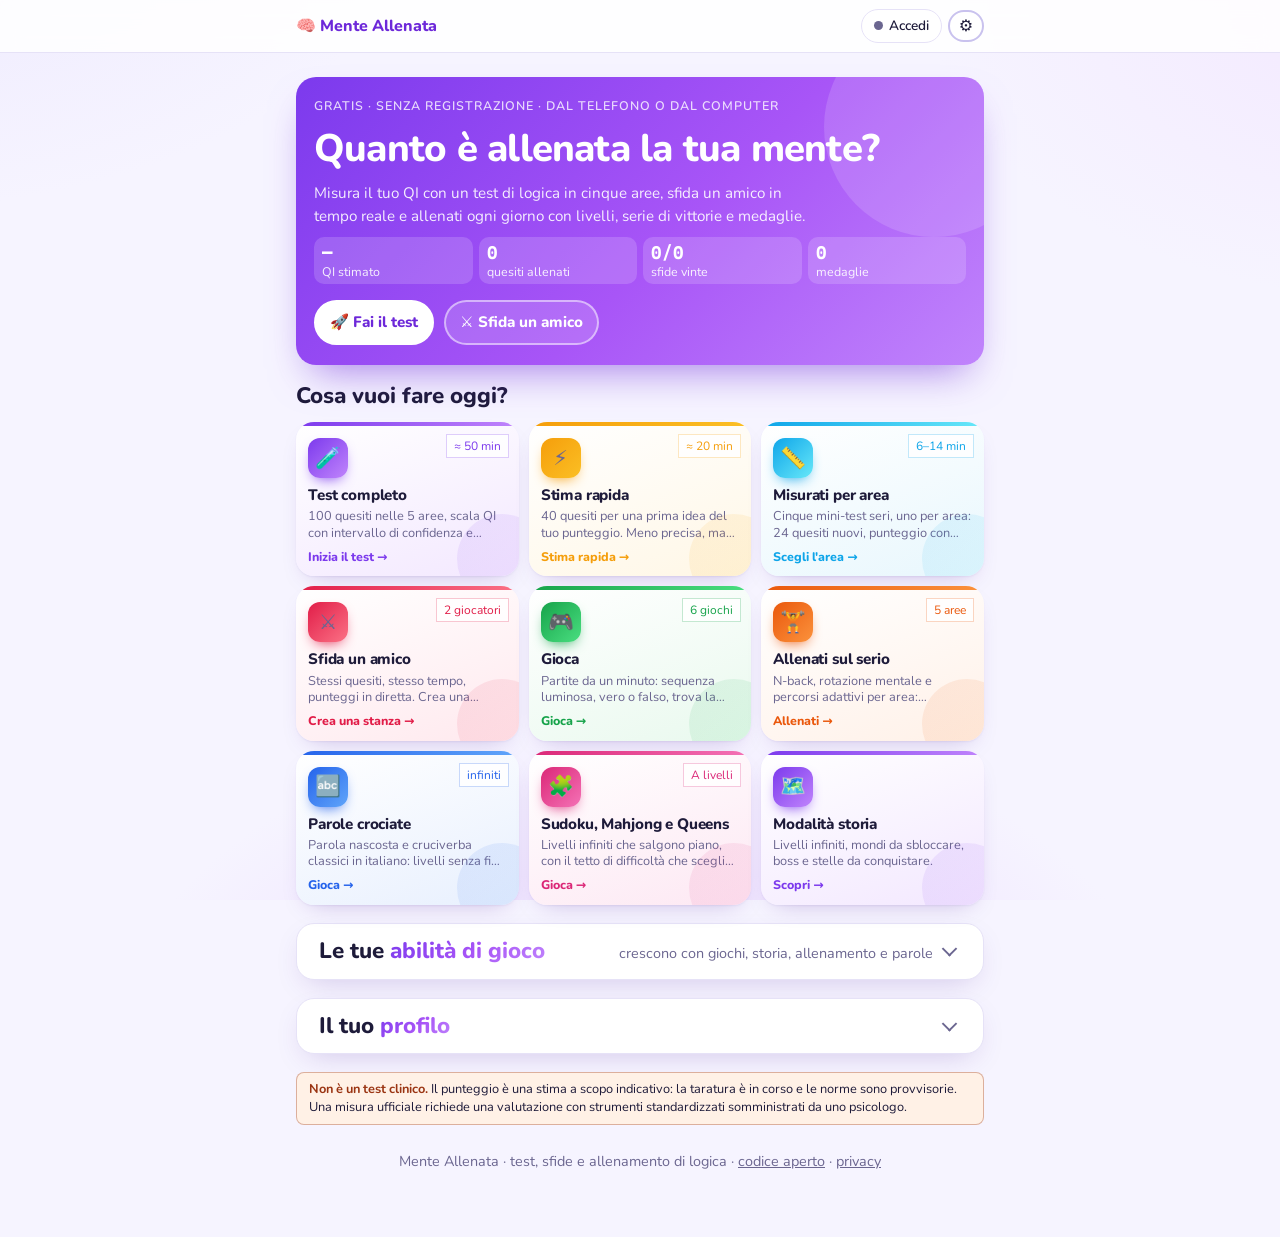
==== commit a016ecc1: "Preparazione Play Store: pagina privacy, assetlinks, schermate, canale ?da=play e guida passo per pa" ====
--- a/index.html
+++ b/index.html
@@ -86,7 +86,7 @@
 </section>
 
 <section class="note small"><strong>Non è un test clinico.</strong> Il punteggio è una stima a scopo indicativo: la taratura è in corso e le norme sono provvisorie. Una misura ufficiale richiede una valutazione con strumenti standardizzati somministrati da uno psicologo.</section>
-<p class="foot">Mente Allenata · test, sfide e allenamento di logica · <a href="https://github.com/FedericoApicella/test-qi" style="color:var(--muted)">codice aperto</a></p>
+<p class="foot">Mente Allenata · test, sfide e allenamento di logica · <a href="https://github.com/FedericoApicella/test-qi" style="color:var(--muted)">codice aperto</a> · <a href="privacy/" style="color:var(--muted)">privacy</a></p>
 </main>
 <script>window.RACCOLTA_ENDPOINT="https://script.google.com/macros/s/AKfycbzgsmL26nxf3wzvzADgJ4ulpLXbfru19l_NfYDS-NGeXM5lYN4QLITrEe-sNHm23iBi/exec";</script>
 <!-- Mini accesso facoltativo (nome utente e password): salva risultati e progressi tra dispositivi. -->
--- a/stile.css
+++ b/stile.css
@@ -305,3 +305,26 @@
 .gstrip .gs-o{position:relative;flex:1;min-width:120px;padding:3px 8px;border-radius:999px;background:var(--opp-soft);color:var(--opp);overflow:hidden;white-space:nowrap;text-overflow:ellipsis}
 .gstrip .gs-o i{position:absolute;left:0;top:0;bottom:0;background:var(--opp);opacity:.18}
 .gframe{display:block;width:100%;border:0;height:calc(100vh - 92px);height:calc(100dvh - 92px);background:var(--bg)}
+/* partite classificate */
+.card.ranked{background:linear-gradient(135deg,rgba(124,58,237,.10),rgba(236,72,153,.08)),var(--surface)}
+.rk-top{display:flex;align-items:center;justify-content:space-between;gap:10px;flex-wrap:wrap}
+.rk-top h2{margin:0}
+.lega{display:inline-flex;align-items:center;gap:4px;padding:4px 12px;border-radius:999px;font-weight:800;font-size:.95rem;color:#fff;background:#a16207;white-space:nowrap}
+.lega.mini{font-size:.8rem;padding:2px 9px}
+.lega.bronzo{background:linear-gradient(135deg,#b45309,#78350f)}
+.lega.argento{background:linear-gradient(135deg,#94a3b8,#475569)}
+.lega.oro{background:linear-gradient(135deg,#eab308,#a16207)}
+.lega.platino{background:linear-gradient(135deg,#22d3ee,#0e7490)}
+.lega.diamante{background:linear-gradient(135deg,#818cf8,#4338ca)}
+.lega.maestro{background:linear-gradient(135deg,#f472b6,#7c3aed)}
+.rk-bar{height:8px;border-radius:99px;background:var(--border);overflow:hidden;margin:10px 0 4px}
+.rk-bar i{display:block;height:100%;background:var(--grad,var(--accent));border-radius:99px;transition:width .6s}
+.rk-btns{display:grid;grid-template-columns:1fr 1fr;gap:8px;margin-top:8px}
+.rk-search{text-align:center}
+.rk-radar{position:relative;display:grid;place-items:center;height:120px}
+.rk-radar span{position:absolute;width:110px;height:110px;border-radius:50%;border:3px solid var(--accent);animation:rkPing 1.6s ease-out infinite}
+@keyframes rkPing{from{transform:scale(.4);opacity:1}to{transform:scale(1.2);opacity:0}}
+.rk-vs{display:grid;grid-template-columns:1fr auto 1fr;align-items:center;text-align:center;gap:8px;font-weight:700}
+.rk-esito.su .rk-top b{color:var(--ok,#15803d);font-size:1.3rem}
+.rk-esito.giu .rk-top b{color:var(--warn,#b91c1c);font-size:1.3rem}
+.rk-radar .lega{position:relative;z-index:1}
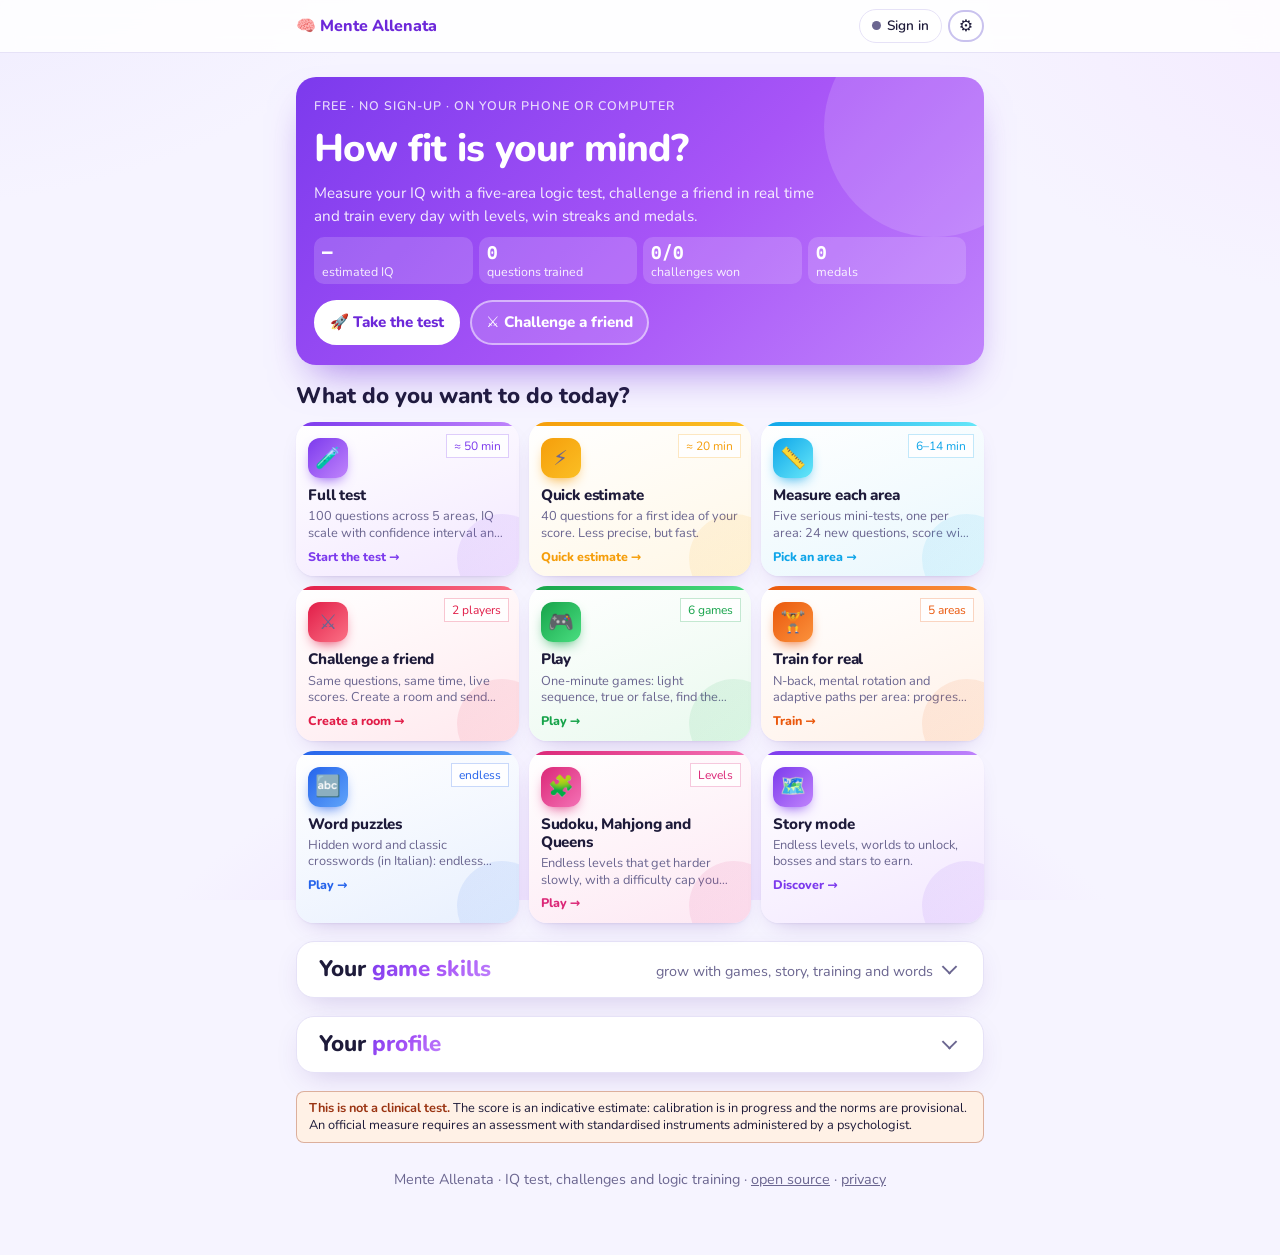
==== commit 157eba44: "Lingue: inglese + italiano con dizionario a runtime (js/lingua.js, lang/en.js) e selettore nel menu " ====
--- a/index.html
+++ b/index.html
@@ -94,7 +94,9 @@
 <script src="sfide/effetti.js"></script>
 <script src="js/abilita.js"></script>
 <!-- Menu ⚙️ in alto a destra: accesso, suoni, installa l'app. -->
+<script src="js/lingua.js"></script>
 <script src="js/menu.js"></script>
+<script src="js/energia.js"></script>
 <script src="js/segnala.js"></script>
 <script>
 (function(){
--- a/stile.css
+++ b/stile.css
@@ -328,3 +328,28 @@
 .rk-esito.su .rk-top b{color:var(--ok,#15803d);font-size:1.3rem}
 .rk-esito.giu .rk-top b{color:var(--warn,#b91c1c);font-size:1.3rem}
 .rk-radar .lega{position:relative;z-index:1}
+
+/* nuove famiglie di quesiti (sfide/famiglie.js) */
+.figrow{display:flex;flex-wrap:wrap;align-items:center;gap:8px;background:var(--surface);border:1px solid var(--border);border-radius:12px;padding:10px;max-width:100%}
+.figrow .cell{width:58px;height:58px;flex:none;border:1px solid var(--border);border-radius:6px;display:flex;align-items:center;justify-content:center;color:var(--fg)}
+.figrow .cell svg{width:92%;height:92%}
+.figrow .cell.ask{border:2px dashed var(--accent);color:var(--accent);font-family:var(--font-mono);font-size:1.5rem;font-weight:600}
+.figrow .op{color:var(--muted);font-size:1.4rem;font-weight:600;padding:0 2px}
+.grid3.nums{max-width:300px}
+.grid3 .cell.num{font-size:clamp(1.1rem,4.5vw,1.5rem);font-weight:600}
+.eqs{display:grid;gap:6px;font-size:clamp(1.15rem,4.5vw,1.6rem);font-weight:600;background:var(--surface);border:1px solid var(--border);border-radius:12px;padding:12px 16px;width:fit-content;max-width:100%}
+.eqs .ask,.premesse .ask{color:var(--accent)}
+.pyr{display:grid;gap:4px;justify-items:center;background:var(--surface);border:1px solid var(--border);border-radius:12px;padding:12px;width:fit-content;max-width:100%}
+.pyr .prow{display:flex;gap:4px}
+.pyr .brick{display:flex;align-items:center;justify-content:center;width:50px;height:38px;border:1px solid var(--border);border-radius:6px;font-weight:600;font-size:1.05rem;background:var(--bg)}
+.pyr .brick.ask{border:2px dashed var(--accent);color:var(--accent)}
+.pyr .brick.hid{color:var(--muted)}
+.premesse{display:grid;gap:6px;background:var(--surface);border:1px solid var(--border);border-radius:12px;padding:12px 16px;font-size:1.08rem;line-height:1.45}
+.premesse p{margin:0}
+.figbox.iso svg{width:190px;height:150px;aspect-ratio:auto}
+.figbox.mirror{position:relative;padding-right:30px}
+.figbox.mirror .mir-line{position:absolute;right:12px;top:10px;bottom:10px;width:3px;border-radius:2px;background:var(--accent);opacity:.7}
+@media (max-width:480px){
+  .figrow .cell{width:50px;height:50px}
+  .pyr .brick{width:42px;height:34px;font-size:.95rem}
+}
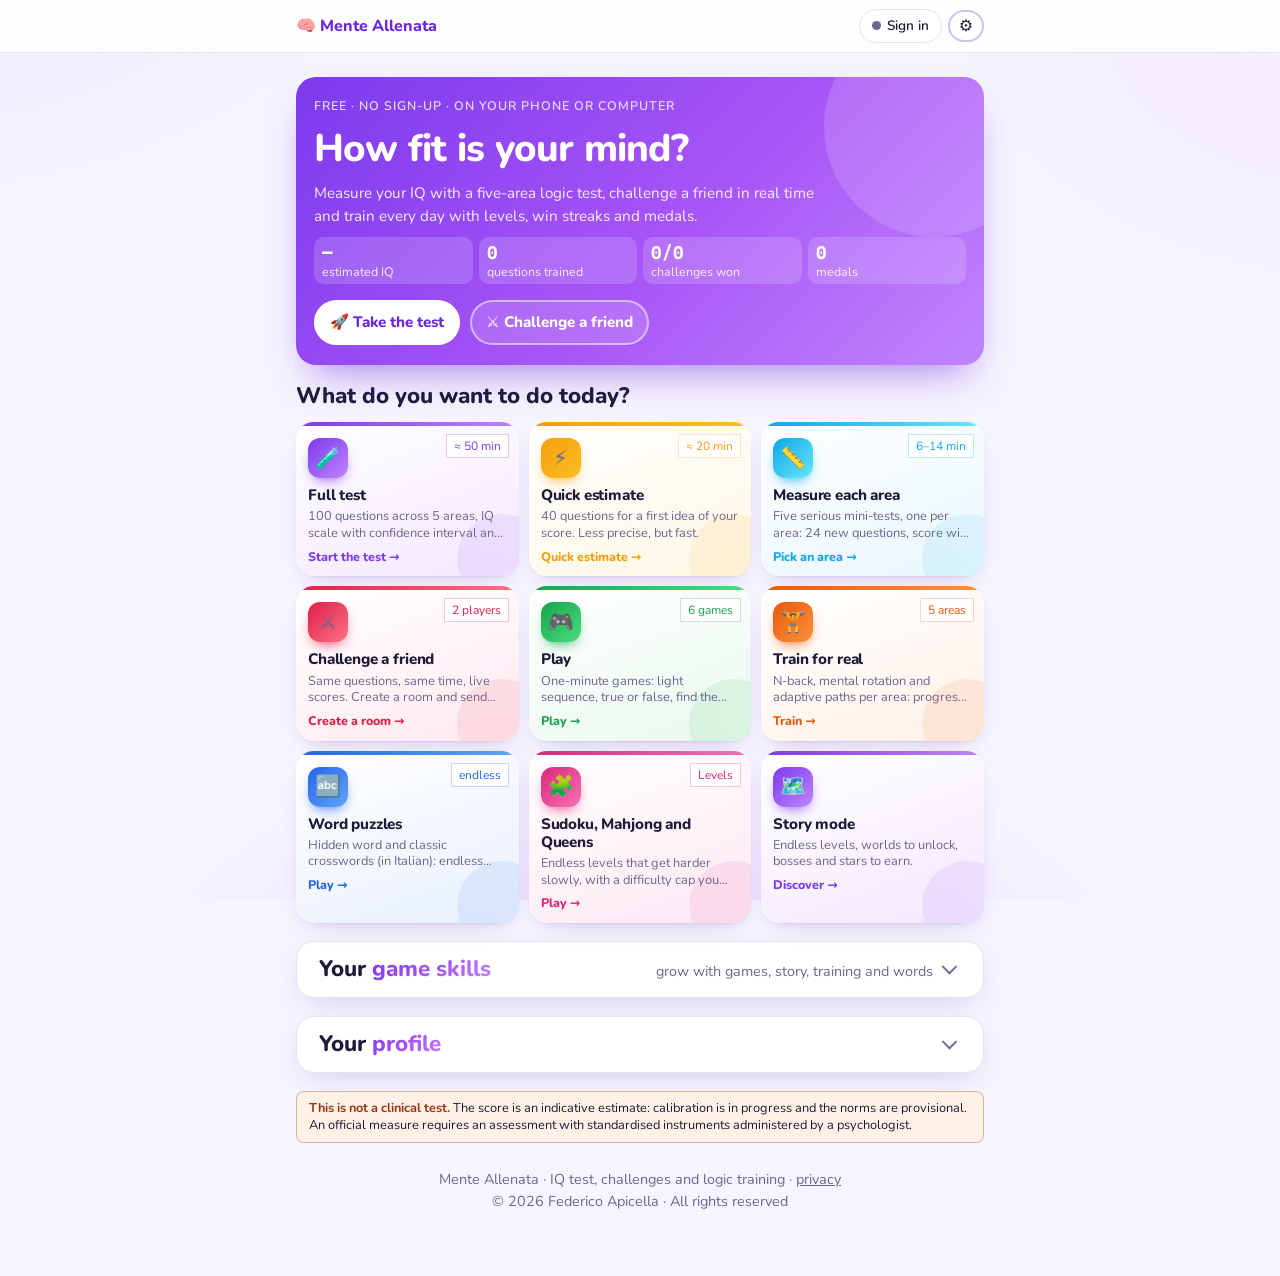
==== commit d64a8b1c: "Copyright, licenza proprietaria e preparazione a Cloudflare Pages - LICENSE proprietaria (it/en) e s" ====
--- a/index.html
+++ b/index.html
@@ -86,7 +86,7 @@
 </section>
 
 <section class="note small"><strong>Non è un test clinico.</strong> Il punteggio è una stima a scopo indicativo: la taratura è in corso e le norme sono provvisorie. Una misura ufficiale richiede una valutazione con strumenti standardizzati somministrati da uno psicologo.</section>
-<p class="foot">Mente Allenata · test, sfide e allenamento di logica · <a href="https://github.com/FedericoApicella/test-qi" style="color:var(--muted)">codice aperto</a> · <a href="privacy/" style="color:var(--muted)">privacy</a></p>
+<p class="foot">Mente Allenata · test, sfide e allenamento di logica · <a href="privacy/" style="color:var(--muted)">privacy</a><br>© 2026 Federico Apicella · Tutti i diritti riservati</p>
 </main>
 <script>window.RACCOLTA_ENDPOINT="https://script.google.com/macros/s/AKfycbzgsmL26nxf3wzvzADgJ4ulpLXbfru19l_NfYDS-NGeXM5lYN4QLITrEe-sNHm23iBi/exec";</script>
 <!-- Mini accesso facoltativo (nome utente e password): salva risultati e progressi tra dispositivi. -->
